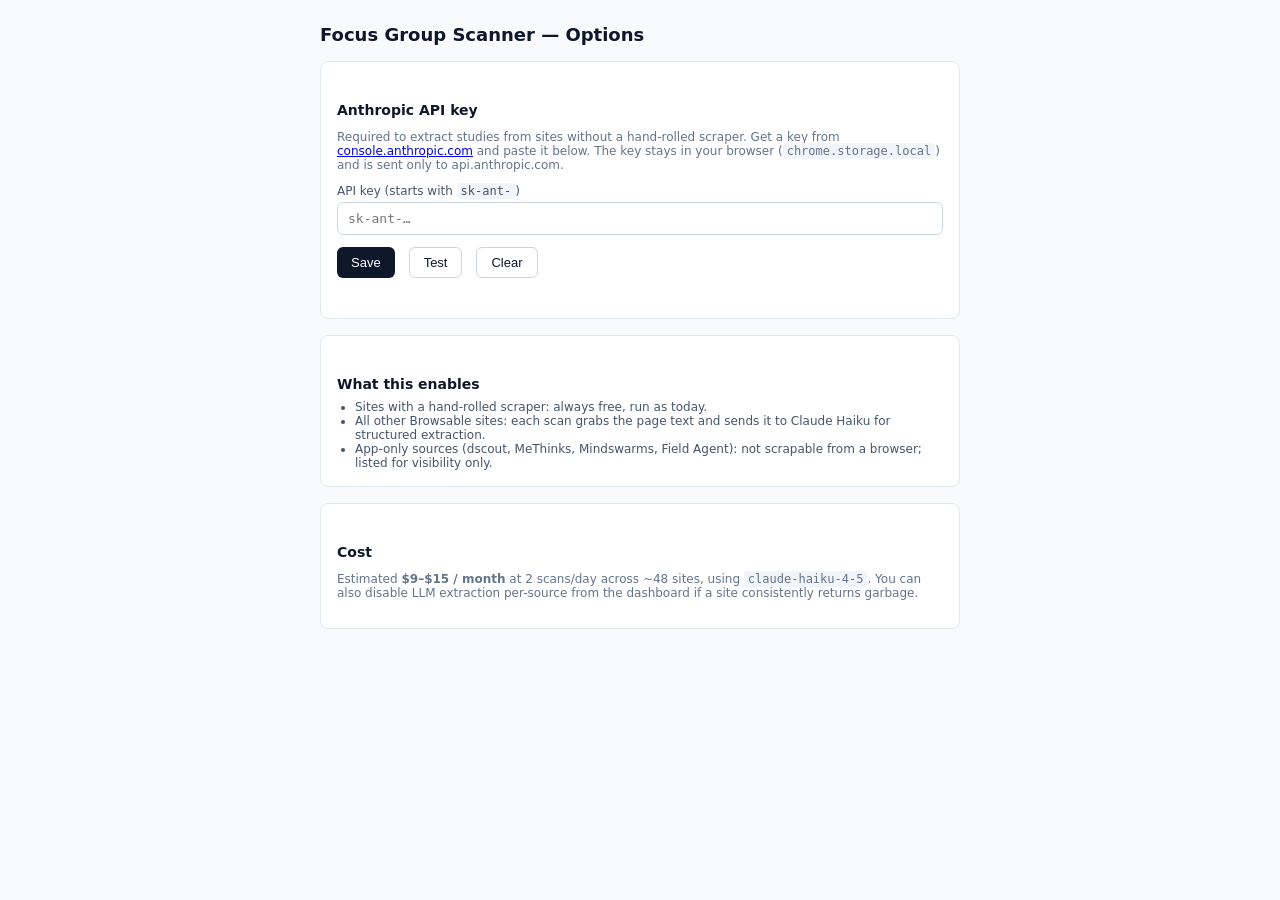
==== extension/options/options.html @ d5e74154 "Add LLM extraction + Options page + Open-all-in-tabs LLM extraction (v0.2 work): - lib/llm.js: Anthr" ====
<!doctype html>
<html lang="en">
<head>
<meta charset="utf-8" />
<title>Focus Group Scanner — Options</title>
<style>
  body { font: 14px system-ui, -apple-system, "Segoe UI", Roboto, sans-serif;
         color: #0f172a; background: #f8fafc; margin: 0; padding: 24px; }
  .wrap { max-width: 640px; margin: 0 auto; }
  h1 { font-size: 18px; margin: 0 0 16px; }
  h2 { font-size: 14px; margin: 24px 0 8px; }
  .card { background: white; border: 1px solid #e2e8f0; border-radius: 8px; padding: 16px; margin-bottom: 16px; }
  label { display: block; font-size: 12px; color: #475569; margin-bottom: 4px; }
  input[type="password"], input[type="text"] {
    width: 100%; padding: 8px 10px; border: 1px solid #cbd5e1; border-radius: 6px; font-size: 13px;
    font-family: ui-monospace, "SF Mono", monospace; box-sizing: border-box;
  }
  button { border: 0; border-radius: 6px; background: #0f172a; color: white; padding: 7px 14px;
           font-weight: 500; cursor: pointer; font-size: 13px; margin-right: 6px; }
  button.secondary { background: white; color: #0f172a; border: 1px solid #cbd5e1; }
  .row { display: flex; gap: 8px; margin-top: 12px; }
  .status { font-size: 12px; color: #475569; margin-top: 8px; min-height: 16px; }
  .status.ok { color: #166534; }
  .status.err { color: #991b1b; }
  .muted { color: #64748b; font-size: 12px; }
  ul { margin: 4px 0 0 18px; padding: 0; font-size: 12px; color: #475569; }
  code { font-family: ui-monospace, monospace; background: #f1f5f9; padding: 1px 4px; border-radius: 3px; }
</style>
</head>
<body>
<div class="wrap">
  <h1>Focus Group Scanner — Options</h1>

  <div class="card">
    <h2>Anthropic API key</h2>
    <p class="muted">
      Required to extract studies from sites without a hand-rolled scraper. Get
      a key from
      <a href="https://console.anthropic.com/settings/keys" target="_blank">console.anthropic.com</a>
      and paste it below. The key stays in your browser
      (<code>chrome.storage.local</code>) and is sent only to api.anthropic.com.
    </p>
    <label for="api-key">API key (starts with <code>sk-ant-</code>)</label>
    <input id="api-key" type="password" placeholder="sk-ant-…" autocomplete="off" />
    <div class="row">
      <button id="save-btn">Save</button>
      <button id="test-btn" class="secondary">Test</button>
      <button id="clear-btn" class="secondary">Clear</button>
    </div>
    <div class="status" id="status"></div>
  </div>

  <div class="card">
    <h2>What this enables</h2>
    <ul>
      <li>Sites with a hand-rolled scraper: always free, run as today.</li>
      <li>All other Browsable sites: each scan grabs the page text and sends it
        to Claude Haiku for structured extraction.</li>
      <li>App-only sources (dscout, MeThinks, Mindswarms, Field Agent): not
        scrapable from a browser; listed for visibility only.</li>
    </ul>
  </div>

  <div class="card">
    <h2>Cost</h2>
    <p class="muted">
      Estimated <strong>$9–$15 / month</strong> at 2 scans/day across ~48
      sites, using <code>claude-haiku-4-5</code>. You can also disable LLM
      extraction per-source from the dashboard if a site consistently returns
      garbage.
    </p>
  </div>
</div>
<script type="module" src="options.js"></script>
</body>
</html>
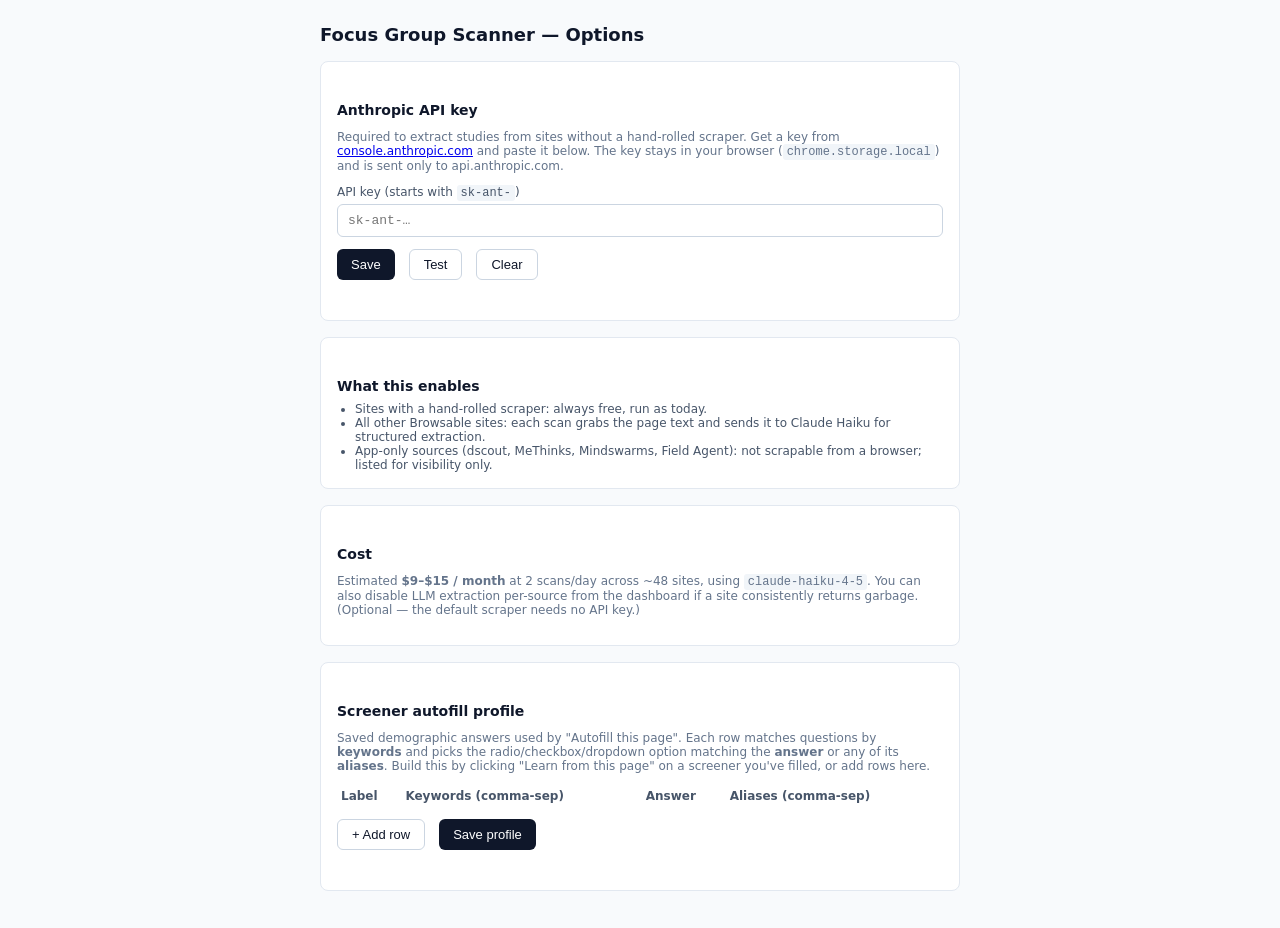
==== commit 67514247: "Add screener autofill (radio/checkbox/dropdown demographics) Chrome's built-in autofill only saves t" ====
--- a/extension/options/options.html
+++ b/extension/options/options.html
@@ -67,8 +67,36 @@
       Estimated <strong>$9–$15 / month</strong> at 2 scans/day across ~48
       sites, using <code>claude-haiku-4-5</code>. You can also disable LLM
       extraction per-source from the dashboard if a site consistently returns
-      garbage.
+      garbage. (Optional — the default scraper needs no API key.)
     </p>
+  </div>
+
+  <div class="card">
+    <h2>Screener autofill profile</h2>
+    <p class="muted">
+      Saved demographic answers used by "Autofill this page". Each row matches
+      questions by <strong>keywords</strong> and picks the radio/checkbox/dropdown
+      option matching the <strong>answer</strong> or any of its <strong>aliases</strong>.
+      Build this by clicking "Learn from this page" on a screener you've filled,
+      or add rows here.
+    </p>
+    <table id="profile-table" style="width:100%;border-collapse:collapse;font-size:12px;margin-top:8px;">
+      <thead>
+        <tr style="text-align:left;color:#475569;">
+          <th style="padding:4px;">Label</th>
+          <th style="padding:4px;">Keywords (comma-sep)</th>
+          <th style="padding:4px;">Answer</th>
+          <th style="padding:4px;">Aliases (comma-sep)</th>
+          <th></th>
+        </tr>
+      </thead>
+      <tbody id="profile-rows"></tbody>
+    </table>
+    <div class="row">
+      <button id="add-row-btn" class="secondary">+ Add row</button>
+      <button id="save-profile-btn">Save profile</button>
+    </div>
+    <div class="status" id="profile-status"></div>
   </div>
 </div>
 <script type="module" src="options.js"></script>
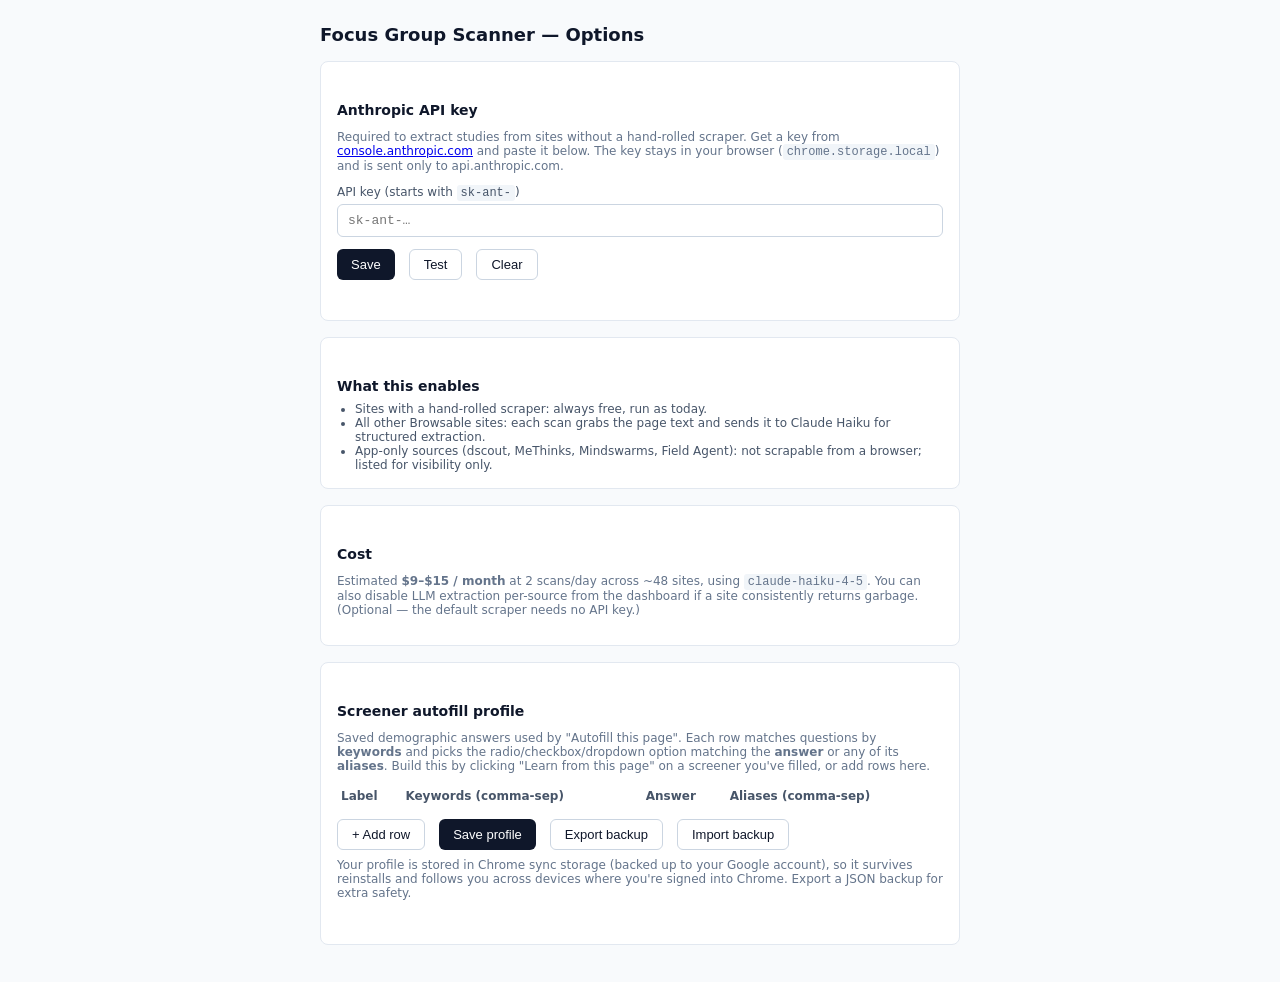
==== commit c567b328: "Make storage permanent: pin extension ID + sync the profile User was losing the learned autofill pro" ====
--- a/extension/options/options.html
+++ b/extension/options/options.html
@@ -95,7 +95,15 @@
     <div class="row">
       <button id="add-row-btn" class="secondary">+ Add row</button>
       <button id="save-profile-btn">Save profile</button>
+      <button id="export-btn" class="secondary">Export backup</button>
+      <button id="import-btn" class="secondary">Import backup</button>
+      <input id="import-file" type="file" accept="application/json" style="display:none;" />
     </div>
+    <p class="muted" style="margin-top:8px;">
+      Your profile is stored in Chrome sync storage (backed up to your Google
+      account), so it survives reinstalls and follows you across devices where
+      you're signed into Chrome. Export a JSON backup for extra safety.
+    </p>
     <div class="status" id="profile-status"></div>
   </div>
 </div>
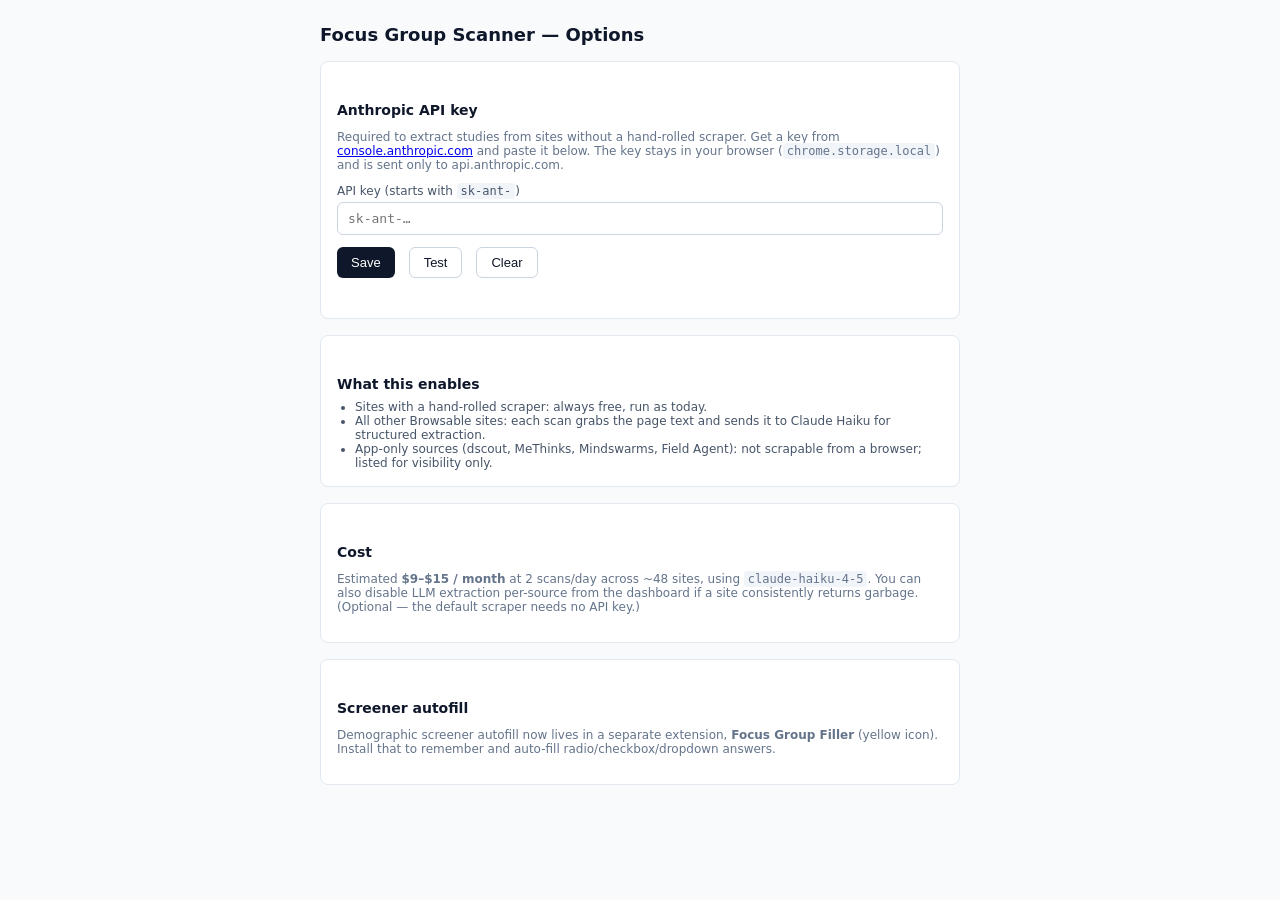
==== commit 7bfc250a: "Split screener autofill into a separate "Focus Group Filler" extension The autofill and the scanner " ====
--- a/extension/options/options.html
+++ b/extension/options/options.html
@@ -72,39 +72,12 @@
   </div>
 
   <div class="card">
-    <h2>Screener autofill profile</h2>
+    <h2>Screener autofill</h2>
     <p class="muted">
-      Saved demographic answers used by "Autofill this page". Each row matches
-      questions by <strong>keywords</strong> and picks the radio/checkbox/dropdown
-      option matching the <strong>answer</strong> or any of its <strong>aliases</strong>.
-      Build this by clicking "Learn from this page" on a screener you've filled,
-      or add rows here.
+      Demographic screener autofill now lives in a separate extension,
+      <strong>Focus Group Filler</strong> (yellow icon). Install that to
+      remember and auto-fill radio/checkbox/dropdown answers.
     </p>
-    <table id="profile-table" style="width:100%;border-collapse:collapse;font-size:12px;margin-top:8px;">
-      <thead>
-        <tr style="text-align:left;color:#475569;">
-          <th style="padding:4px;">Label</th>
-          <th style="padding:4px;">Keywords (comma-sep)</th>
-          <th style="padding:4px;">Answer</th>
-          <th style="padding:4px;">Aliases (comma-sep)</th>
-          <th></th>
-        </tr>
-      </thead>
-      <tbody id="profile-rows"></tbody>
-    </table>
-    <div class="row">
-      <button id="add-row-btn" class="secondary">+ Add row</button>
-      <button id="save-profile-btn">Save profile</button>
-      <button id="export-btn" class="secondary">Export backup</button>
-      <button id="import-btn" class="secondary">Import backup</button>
-      <input id="import-file" type="file" accept="application/json" style="display:none;" />
-    </div>
-    <p class="muted" style="margin-top:8px;">
-      Your profile is stored in Chrome sync storage (backed up to your Google
-      account), so it survives reinstalls and follows you across devices where
-      you're signed into Chrome. Export a JSON backup for extra safety.
-    </p>
-    <div class="status" id="profile-status"></div>
   </div>
 </div>
 <script type="module" src="options.js"></script>
